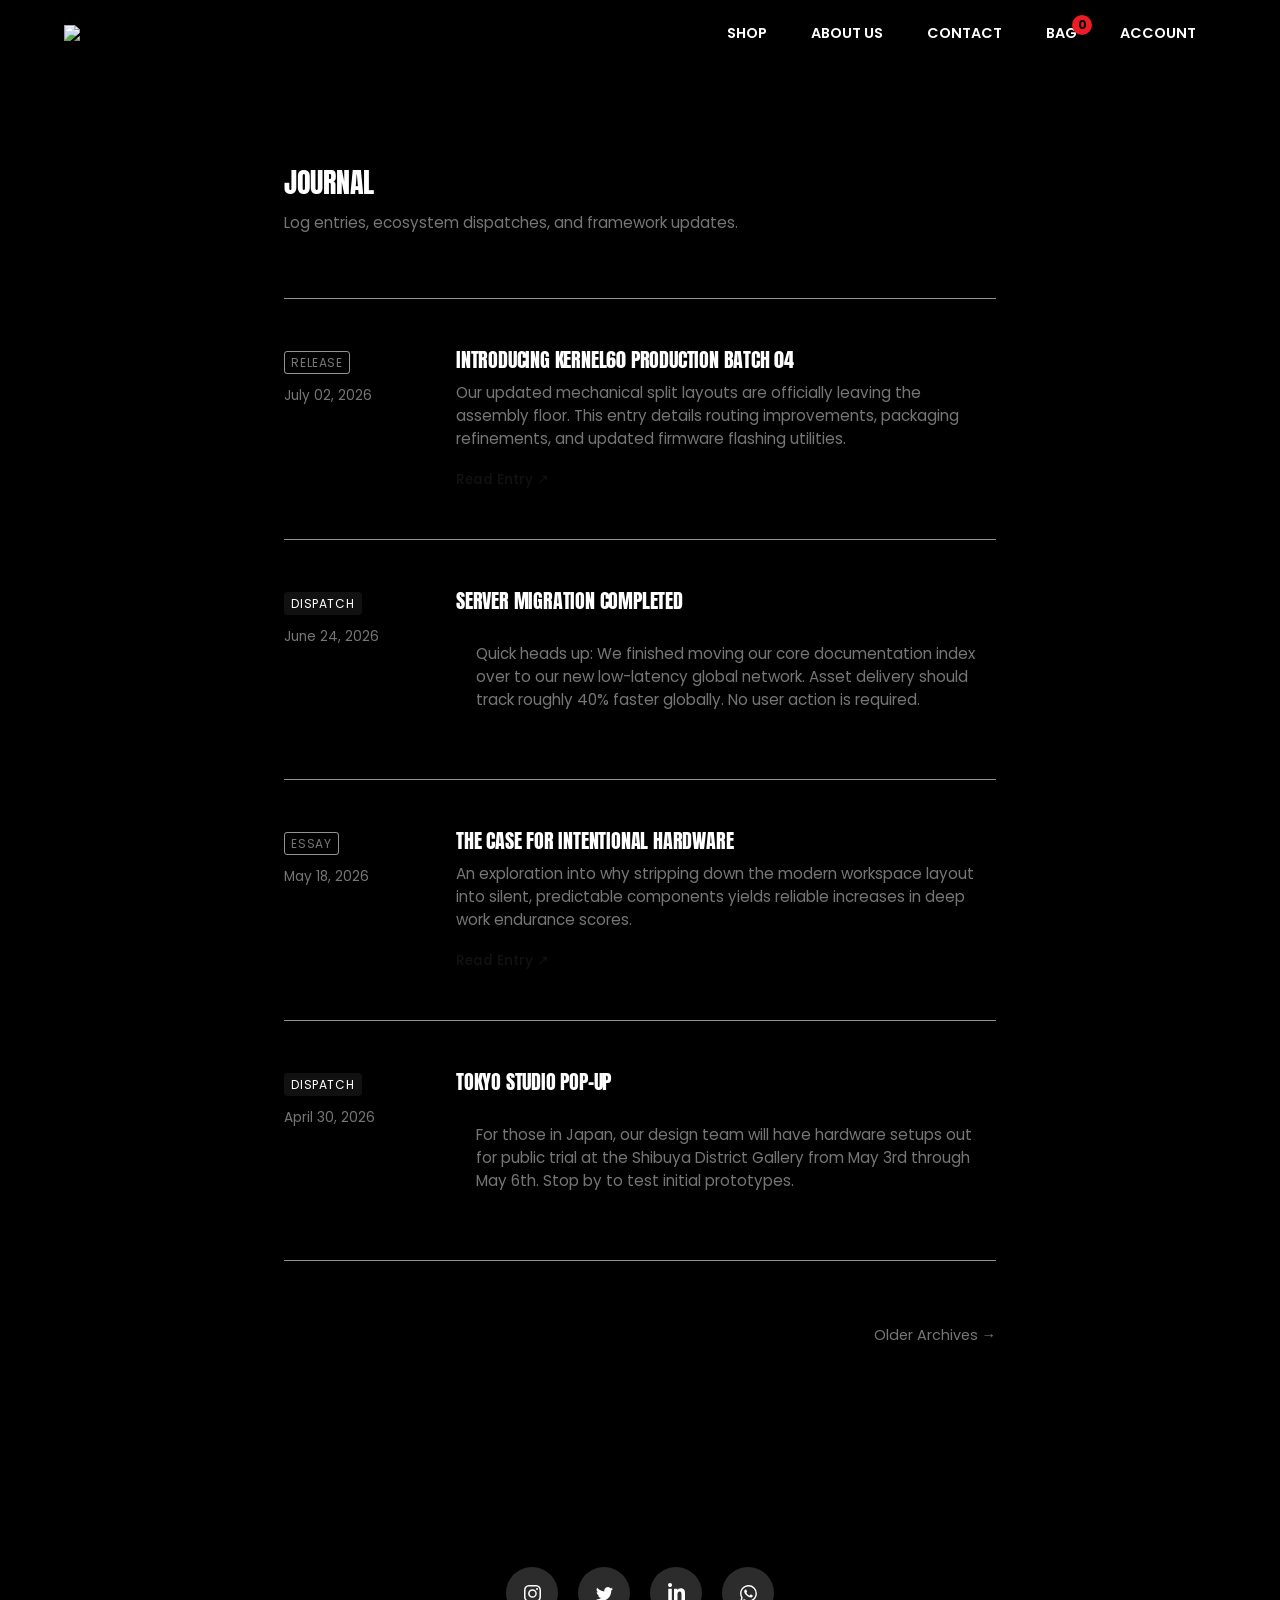
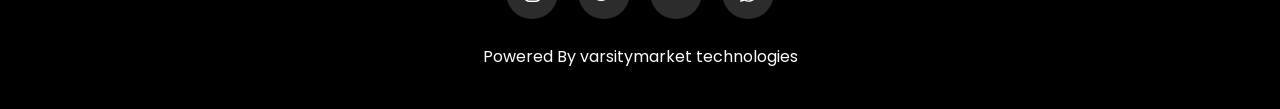
==== blog.html @ b0cccd97 "Skel Structure" ====
<!DOCTYPE html>
<html lang="en">

<head>
    <meta charset="UTF-8">
    <meta name="viewport" content="width=device-width, initial-scale=1.0">
    <title>Hastings Stories</title>
    <link rel="preconnect" href="https://fonts.googleapis.com">
    <link rel="preconnect" href="https://fonts.gstatic.com" crossorigin>
    <link href="https://fonts.googleapis.com/css2?family=Anton&family=Poppins:wght@400;600;700&display=swap"
        rel="stylesheet">
    <link rel="stylesheet" href="art/styles.css">
</head>

<body>

    <header class="main-header">
        <div class="logo" data-view="shop"><img style="max-width:4rem;"
                src="https://avatars.githubusercontent.com/u/157944600?v=4"></div>
        <nav class="main-nav">
            <a class="nav-link" data-view="shop">Shop</a>
            <a class="nav-link" data-view="about">About Us</a>
            <a class="nav-link" data-view="contact">Contact</a>
            <a data-view="cart" class="nav-link" id="cart-indicator">
                Bag
                <span id="cart-count">0</span>
            </a>
            <a class="nav-link" data-view="account">Account</a>
        </nav>
        <div onclick="open_menu();" class="main-nav-btn">
            <svg xmlns="http://www.w3.org/2000/svg" width="24" height="24" viewBox="0 0 24 24" fill="none"
                stroke="currentColor" stroke-width="1.75" stroke-linecap="round" stroke-linejoin="round"
                class="lucide lucide-menu-icon lucide-menu">
                <path d="M4 5h16" />
                <path d="M4 12h16" />
                <path d="M4 19h16" />
            </svg>
        </div>
    </header>

    <div id="myNav" class="menu-overlay" style="width: 0%;">
        <a class="closebtn" onclick="close_menu();">×</a>
        <div class="overlay-content">
            <img onclick="close_menu();" data-view="shop" src="https://avatars.githubusercontent.com/u/157944600?v=4"
                style="width:20vh; height:auto; margin:auto; ">
            <a></a>

            <a class="nav-link sesedesedwsedwdd" onclick="close_menu();" data-view="shop">
                <span>Shop</span>
            </a>

            <a class="nav-link sesedesedwsedwdd active" onclick="close_menu();" data-view="about">
                <span>About Us</span>
            </a>


            <a class="nav-link sesedesedwsedwdd" onclick="close_menu();" data-view="contact">
                <span>Contact Us</span>
            </a>

            <a class="nav-link sesedesedwsedwdd" onclick="close_menu();" data-view="contact">
                <span>
                    Bag
                </span>
            </a>

            <a class="nav-link sesedesedwsedwdd" onclick="close_menu();" data-view="account">
                <span>Account</span>
            </a>

            <a style="margin:1rem"></a>
            <br>
            <a style="margin:0.4rem"></a>
            <br>
            <p style="font-size:9px; padding: 0rem 0px 8rem 0px">Powered by VARSITYMARKET <span
                    style="font-size: 8px; font-weight: 800;">technologies<span></span></span></p>
        </div>
    </div>


    <style>
        /* --- Minimalist Core Variables & Reset --- */
        :root {
            --text-main: #111111;
            --text-muted: #767676;
            --border: #eeeeee9e;
        }

        * {
            box-sizing: border-box;
            margin: 0;
            padding: 0;
        }

        .container {
            max-width: 760px;
            /* Narrower container optimized strictly for text legibility */
            margin: 0 auto;
            padding: 0 1.5rem;
        }

        /* --- Header --- */
        .journal-header {
            padding: 6rem 0 4rem 0;
            border-bottom: 1px solid var(--border);
        }

        .journal-header h1 {
            font-size: 1.75rem;
            font-weight: 500;
            letter-spacing: -0.01em;
            margin-bottom: 0.5rem;
        }

        .journal-header p {
            color: var(--text-muted);
            font-size: 0.95rem;
        }

        /* --- Feed Stream --- */
        .journal-feed {
            display: flex;
            flex-direction: column;
        }

        /* --- Blog Item --- */
        .post-item {
            display: grid;
            grid-template-columns: 140px 1fr;
            gap: 2rem;
            padding: 3rem 0;
            border-bottom: 1px solid var(--border);
            text-decoration: none;
            color: inherit;
            transition: opacity 0.2s ease;
        }

        .post-item:hover {
            opacity: 0.7;
        }

        .post-meta {
            font-size: 0.85rem;
            color: var(--text-muted);
            padding-top: 0.25rem;
        }

        .post-type-badge {
            display: inline-block;
            font-size: 0.75rem;
            text-transform: uppercase;
            letter-spacing: 0.05em;
            border: 1px solid var(--border);
            padding: 0.1rem 0.4rem;
            border-radius: 3px;
            margin-bottom: 0.75rem;
        }

        .post-content h2 {
            font-size: 1.25rem;
            font-weight: 500;
            letter-spacing: -0.01em;
            margin-bottom: 0.5rem;
            line-height: 1.3;
        }

        .post-content p {
            font-size: 0.95rem;
            color: var(--text-muted);
            margin-bottom: 1rem;
        }

        .read-more {
            font-size: 0.85rem;
            font-weight: 500;
            color: var(--text-main);
            display: inline-flex;
            align-items: center;
            gap: 0.25rem;
        }

        /* --- Short Dispatch Styling (For instant, quick notifications) --- */
        .post-item.dispatch {
            cursor: default;
        }

        .post-item.dispatch:hover {
            opacity: 1;
            /* Quick updates don't fade because they aren't links */
        }

        .dispatch-box {
            padding: 1.25rem;
            border-radius: 4px;
            font-size: 0.9rem;
            color: var(--text-main) !important;
        }

        /* --- Footer Pagination --- */
        .journal-footer {
            padding: 4rem 0 6rem 0;
            display: flex;
            justify-content: space-between;
        }

        .nav-link {
            font-size: 0.9rem;
            color: var(--text-muted);
            text-decoration: none;
            transition: color 0.2s ease;
        }

        .nav-link:hover {
            color: var(--text-main);
        }

        /* --- Mobile Optimization --- */
        @media (max-width: 600px) {
            .journal-header {
                padding: 4rem 0 2.5rem 0;
            }

            .post-item {
                grid-template-columns: 1fr;
                gap: 0.5rem;
                padding: 2rem 0;
            }

            .post-meta {
                display: flex;
                gap: 1rem;
                align-items: center;
                margin-bottom: 0.25rem;
            }

            .post-type-badge {
                margin-bottom: 0;
            }
        }
    </style>


    <div class="container">
        <!-- Clean Page Intro -->
        <header class="journal-header">
            <h1>Journal</h1>
            <p>Log entries, ecosystem dispatches, and framework updates.</p>
        </header>

        <!-- Chronological Stream -->
        <main class="journal-feed">

            <!-- Entry 1: Standard Article Link -->
            <a href="#" class="post-item">
                <div class="post-meta">
                    <span class="post-type-badge">Release</span>
                    <div>July 02, 2026</div>
                </div>
                <div class="post-content">
                    <h2>Introducing Kernel60 Production Batch 04</h2>
                    <p>Our updated mechanical split layouts are officially leaving the assembly floor. This entry
                        details routing improvements, packaging refinements, and updated firmware flashing utilities.
                    </p>
                    <span class="read-more">Read Entry ↗</span>
                </div>
            </a>

            <!-- Entry 2: Quick Brand Dispatch (No link, text expands natively) -->
            <div class="post-item dispatch">
                <div class="post-meta">
                    <span class="post-type-badge"
                        style="background: #111; color: #fff; border-color: #111;">Dispatch</span>
                    <div>June 24, 2026</div>
                </div>
                <div class="post-content">
                    <h2>Server Migration Completed</h2>
                    <div class="dispatch-box">
                        <p style="margin-bottom: 0;">Quick heads up: We finished moving our core documentation index
                            over to our new low-latency global network. Asset delivery should track roughly 40% faster
                            globally. No user action is required.</p>
                    </div>
                </div>
            </div>

            <!-- Entry 3: Standard Article Link -->
            <a href="#" class="post-item">
                <div class="post-meta">
                    <span class="post-type-badge">Essay</span>
                    <div>May 18, 2026</div>
                </div>
                <div class="post-content">
                    <h2>The Case for Intentional Hardware</h2>
                    <p>An exploration into why stripping down the modern workspace layout into silent, predictable
                        components yields reliable increases in deep work endurance scores.</p>
                    <span class="read-more">Read Entry ↗</span>
                </div>
            </a>

            <!-- Entry 4: Quick Brand Dispatch -->
            <div class="post-item dispatch">
                <div class="post-meta">
                    <span class="post-type-badge"
                        style="background: #111; color: #fff; border-color: #111;">Dispatch</span>
                    <div>April 30, 2026</div>
                </div>
                <div class="post-content">
                    <h2>Tokyo Studio Pop-up</h2>
                    <div class="dispatch-box">
                        <p style="margin-bottom: 0;">For those in Japan, our design team will have hardware setups out
                            for public trial at the Shibuya District Gallery from May 3rd through May 6th. Stop by to
                            test initial prototypes.</p>
                    </div>
                </div>
            </div>

        </main>

        <!-- Minimal Pagination Link Track -->
        <footer class="journal-footer">
            <span class="nav-link" style="visibility: hidden;">← Newer</span>
            <a href="#" class="nav-link">Older Archives →</a>
        </footer>
    </div>



    <footer class="main-footer">

        <!-- From Uiverse.io by 0800Gonza -->
        <div class="social-card">
            <a class="socialContainer containerOne" href="#">
                <svg viewBox="0 0 16 16" class="socialSvg instagramSvg">
                    <path
                        d="M8 0C5.829 0 5.556.01 4.703.048 3.85.088 3.269.222 2.76.42a3.917 3.917 0 0 0-1.417.923A3.927 3.927 0 0 0 .42 2.76C.222 3.268.087 3.85.048 4.7.01 5.555 0 5.827 0 8.001c0 2.172.01 2.444.048 3.297.04.852.174 1.433.372 1.942.205.526.478.972.923 1.417.444.445.89.719 1.416.923.51.198 1.09.333 1.942.372C5.555 15.99 5.827 16 8 16s2.444-.01 3.298-.048c.851-.04 1.434-.174 1.943-.372a3.916 3.916 0 0 0 1.416-.923c.445-.445.718-.891.923-1.417.197-.509.332-1.09.372-1.942C15.99 10.445 16 10.173 16 8s-.01-2.445-.048-3.299c-.04-.851-.175-1.433-.372-1.941a3.926 3.926 0 0 0-.923-1.417A3.911 3.911 0 0 0 13.24.42c-.51-.198-1.092-.333-1.943-.372C10.443.01 10.172 0 7.998 0h.003zm-.717 1.442h.718c2.136 0 2.389.007 3.232.046.78.035 1.204.166 1.486.275.373.145.64.319.92.599.28.28.453.546.598.92.11.281.24.705.275 1.485.039.843.047 1.096.047 3.231s-.008 2.389-.047 3.232c-.035.78-.166 1.203-.275 1.485a2.47 2.47 0 0 1-.599.919c-.28.28-.546.453-.92.598-.28.11-.704.24-1.485.276-.843.038-1.096.047-3.232.047s-2.39-.009-3.233-.047c-.78-.036-1.203-.166-1.485-.276a2.478 2.478 0 0 1-.92-.598 2.48 2.48 0 0 1-.6-.92c-.109-.281-.24-.705-.275-1.485-.038-.843-.046-1.096-.046-3.233 0-2.136.008-2.388.046-3.231.036-.78.166-1.204.276-1.486.145-.373.319-.64.599-.92.28-.28.546-.453.92-.598.282-.11.705-.24 1.485-.276.738-.034 1.024-.044 2.515-.045v.002zm4.988 1.328a.96.96 0 1 0 0 1.92.96.96 0 0 0 0-1.92zm-4.27 1.122a4.109 4.109 0 1 0 0 8.217 4.109 4.109 0 0 0 0-8.217zm0 1.441a2.667 2.667 0 1 1 0 5.334 2.667 2.667 0 0 1 0-5.334z">
                    </path>
                </svg>
            </a>

            <a class="socialContainer containerTwo" href="#">
                <svg viewBox="0 0 16 16" class="socialSvg twitterSvg">
                    <path
                        d="M5.026 15c6.038 0 9.341-5.003 9.341-9.334 0-.14 0-.282-.006-.422A6.685 6.685 0 0 0 16 3.542a6.658 6.658 0 0 1-1.889.518 3.301 3.301 0 0 0 1.447-1.817 6.533 6.533 0 0 1-2.087.793A3.286 3.286 0 0 0 7.875 6.03a9.325 9.325 0 0 1-6.767-3.429 3.289 3.289 0 0 0 1.018 4.382A3.323 3.323 0 0 1 .64 6.575v.045a3.288 3.288 0 0 0 2.632 3.218 3.203 3.203 0 0 1-.865.115 3.23 3.23 0 0 1-.614-.057 3.283 3.283 0 0 0 3.067 2.277A6.588 6.588 0 0 1 .78 13.58a6.32 6.32 0 0 1-.78-.045A9.344 9.344 0 0 0 5.026 15z">
                    </path>
                </svg>
            </a>

            <a class="socialContainer containerThree" href="#">
                <svg viewBox="0 0 448 512" class="socialSvg linkdinSvg">
                    <path
                        d="M100.28 448H7.4V148.9h92.88zM53.79 108.1C24.09 108.1 0 83.5 0 53.8a53.79 53.79 0 0 1 107.58 0c0 29.7-24.1 54.3-53.79 54.3zM447.9 448h-92.68V302.4c0-34.7-.7-79.2-48.29-79.2-48.29 0-55.69 37.7-55.69 76.7V448h-92.78V148.9h89.08v40.8h1.3c12.4-23.5 42.69-48.3 87.88-48.3 94 0 111.28 61.9 111.28 142.3V448z">
                    </path>
                </svg>
            </a>

            <a class="socialContainer containerFour" href="#">
                <svg viewBox="0 0 16 16" class="socialSvg whatsappSvg">
                    <path
                        d="M13.601 2.326A7.854 7.854 0 0 0 7.994 0C3.627 0 .068 3.558.064 7.926c0 1.399.366 2.76 1.057 3.965L0 16l4.204-1.102a7.933 7.933 0 0 0 3.79.965h.004c4.368 0 7.926-3.558 7.93-7.93A7.898 7.898 0 0 0 13.6 2.326zM7.994 14.521a6.573 6.573 0 0 1-3.356-.92l-.24-.144-2.494.654.666-2.433-.156-.251a6.56 6.56 0 0 1-1.007-3.505c0-3.626 2.957-6.584 6.591-6.584a6.56 6.56 0 0 1 4.66 1.931 6.557 6.557 0 0 1 1.928 4.66c-.004 3.639-2.961 6.592-6.592 6.592zm3.615-4.934c-.197-.099-1.17-.578-1.353-.646-.182-.065-.315-.099-.445.099-.133.197-.513.646-.627.775-.114.133-.232.148-.43.05-.197-.1-.836-.308-1.592-.985-.59-.525-.985-1.175-1.103-1.372-.114-.198-.011-.304.088-.403.087-.088.197-.232.296-.346.1-.114.133-.198.198-.33.065-.134.034-.248-.015-.347-.05-.099-.445-1.076-.612-1.47-.16-.389-.323-.335-.445-.34-.114-.007-.247-.007-.38-.007a.729.729 0 0 0-.529.247c-.182.198-.691.677-.691 1.654 0 .977.71 1.916.81 2.049.098.133 1.394 2.132 3.383 2.992.47.205.84.326 1.129.418.475.152.904.129 1.246.08.38-.058 1.171-.48 1.338-.943.164-.464.164-.86.114-.943-.049-.084-.182-.133-.38-.232z">
                    </path>
                </svg>
            </a>
        </div>

        <p>Powered By varsitymarket technologies</p>
    </footer>

    <script src="art/script.js" defer></script>

</body>

</html>
---- art/styles.css ----
:root {
            --color-background: BLACK;
            --color-text: WHITE;
            --color-primary: #ed1b24;
            /* A modern, vibrant green */
            --color-surface: #1F1B1B;
            --color-border: #333333;
            --font-heading: 'Anton', sans-serif;
            --font-body: 'Poppins', sans-serif;
        }

        * {
            margin: 0;
            padding: 0;
            box-sizing: border-box;
        }

        body {
            font-family: var(--font-body);
            background-color: var(--color-background);
            color: var(--color-text);
            -webkit-font-smoothing: antialiased;
            -moz-osx-font-smoothing: grayscale;
        }

        h1,
        h2,
        h3,
        h4 {
            font-family: var(--font-heading);
            text-transform: uppercase;
            letter-spacing: 1.5px;
        }

        a {
            color: var(--color-primary);
            text-decoration: none;
        }

        img {
            max-width: 100%;
            height: auto;
            display: block;
        }

        .container {
            width: 90%;
            max-width: 1200px;
            margin: 0 auto;
            padding: 40px 0;
            min-height: 70vh;
        }

        /*------------------------------------*\
          #SHARED COMPONENTS
        \*------------------------------------*/
        .btn {
            display: inline-block;
            background-color: var(--color-text);
            color: var(--color-background);
            padding: 14px 28px;
            border: none;
            border-radius: 30px;
            font-weight: 600;
            text-transform: uppercase;
            cursor: pointer;
            transition: all 0.3s ease;
            text-align: center;
        }

        .btn:hover {
            background-color: var(--color-primary);
            color: var(--color-background);
        }

        .btn-dark {
            background-color: var(--color-background);
            color: var(--color-text);
            border: 1px solid var(--color-text);
        }

        .btn-dark:hover {
            background-color: var(--color-text);
            color: var(--color-background);
        }

        /*------------------------------------*\
          #HEADER & FOOTER
        \*------------------------------------*/
        .main-header {
            padding: 20px 5%;
            display: flex;
            justify-content: space-between;
            align-items: center;
            position: sticky;
            top: 0;
            background-color: var(--color-background);
            z-index: 1000;
        }

        .logo {
            font-family: var(--font-heading);
            font-size: 2rem;
            letter-spacing: 2px;
            cursor: pointer;
        }

        .main-nav a {
            color: var(--color-text);
            margin: 0 20px;
            font-weight: 600;
            text-transform: uppercase;
            position: relative;
            padding-bottom: 5px;
            cursor: pointer;
        }

        .main-nav a::after {
            content: '';
            position: absolute;
            bottom: 0;
            left: 0;
            width: 0;
            height: 2px;
            background-color: var(--color-primary);
            transition: width 0.3s ease;
        }

        .main-nav a:hover::after,
        .main-nav a.active::after {
            width: 100%;
        }

        #cart-indicator {
            position: relative;
        }

        #cart-count {
            position: absolute;
            top: -8px;
            right: -12px;
            background-color: var(--color-primary);
            color: var(--color-background);
            border-radius: 50%;
            width: 20px;
            height: 20px;
            font-size: 12px;
            font-weight: bold;
            display: flex;
            justify-content: center;
            align-items: center;
        }

        .main-footer {
            text-align: center;
            padding: 40px 20px;
            margin-top: 60px;
        }

        /*------------------------------------*\
          #VIEW MANAGEMENT
        \*------------------------------------*/
        .view {
            display: none;
            animation: fadeIn 0.6s ease-in-out;
        }

        .view.active {
            display: block;
        }

        @keyframes fadeIn {
            from {
                opacity: 0;
                transform: translateY(10px);
            }

            to {
                opacity: 1;
                transform: translateY(0);
            }
        }

        /*------------------------------------*\
          #SHOP VIEW
        \*------------------------------------*/
        .shop-header {
            text-align: center;
            margin-bottom: 40px;
        }

        .shop-header h1 {
            font-size: 4rem;
            margin-bottom: 10px;
        }

        .shop-controls {
            display: flex;
            justify-content: space-between;
            align-items: center;
            margin-bottom: 40px;
            gap: 20px;
        }

        #search-bar {
            flex-grow: 1;
            padding: 12px 20px;
            background-color: var(--color-surface);
            border: 1px solid var(--color-border);
            border-radius: 30px;
            color: var(--color-text);
            font-size: 1rem;
        }

        #product-grid {
            display: grid;
            grid-template-columns: repeat(auto-fill, minmax(280px, 1fr));
            gap: 30px;
        }

        .product-card {
            background-color: var(--color-surface);
            border-radius: 16px;
            overflow: hidden;
            cursor: pointer;
            transition: transform 0.3s ease, box-shadow 0.3s ease;
        }

        .product-card:hover {
            transform: translateY(-5px);
            box-shadow: 0 10px 20px rgba(0, 0, 0, 0.2);
        }

        .product-card img {
            width: 100%;
            height: 280px;
            object-fit: cover;
        }

        .product-card-info {
            padding: 20px;
        }

        .product-card-info h3 {
            font-size: 1.2rem;
            font-family: var(--font-body);
            font-weight: 600;
            text-transform: none;
            letter-spacing: 0;
        }

        .product-card-info p {
            font-size: 1.1rem;
            font-weight: 600;
            color: var(--color-primary);
            margin-top: 10px;
        }

        /*------------------------------------*\
          #PRODUCT DETAIL VIEW
        \*------------------------------------*/
        #product-detail-view .container {
            display: grid;
            grid-template-columns: 1fr 1fr;
            gap: 60px;
            align-items: center;
        }

        .product-image-gallery img {
            border-radius: 16px;
        }

        .product-details h1 {
            font-size: 3rem;
            margin-bottom: 20px;
        }

        .product-details .price {
            font-size: 2rem;
            font-weight: 700;
            color: var(--color-primary);
            margin-bottom: 20px;
        }

        .product-details .description {
            line-height: 1.8;
            margin-bottom: 30px;
        }

        /*------------------------------------*\
          #CHECKOUT VIEW
        \*------------------------------------*/
        #checkout-view .container {
            display: grid;
            grid-template-columns: 2fr 1fr;
            gap: 60px;
        }

        .checkout-forms h2,
        .checkout-summary h2 {
            font-size: 2rem;
            margin-bottom: 30px;
        }

        .form-group {
            margin-bottom: 20px;
        }

        .form-group label {
            display: block;
            margin-bottom: 8px;
            font-weight: 600;
        }

        .form-group input {
            width: 100%;
            padding: 12px;
            background-color: var(--color-surface);
            border: 1px solid var(--color-border);
            border-radius: 8px;
            color: var(--color-text);
            font-size: 1rem;
        }

        .form-group textarea {
            width: 100%;
            padding: 12px;
            background-color: var(--color-surface);
            border: 1px solid var(--color-border);
            border-radius: 8px;
            color: var(--color-text);
            font-size: 1rem;
        }


        .checkout-summary {
            background-color: var(--color-surface);
            padding: 30px;
            border-radius: 16px;
        }

        #cart-items-container .cart-item {
            display: flex;
            gap: 15px;
            margin-bottom: 20px;
            align-items: center;
        }

        #cart-items-container .cart-item img {
            width: 80px;
            height: 80px;
            object-fit: cover;
            border-radius: 8px;
        }

        .cart-item-info {
            flex-grow: 1;
        }

        .cart-item-info h4 {
            font-family: var(--font-body);
            text-transform: none;
            letter-spacing: 0;
            font-size: 1rem;
            font-weight: 600;
        }

        .cart-total {
            border-top: 1px solid var(--color-border);
            padding-top: 20px;
            margin-top: 20px;
            font-size: 1.2rem;
            font-weight: bold;
            display: flex;
            justify-content: space-between;
        }

        /*------------------------------------*\
          #ACCOUNT VIEW
        \*------------------------------------*/
        #account-view .container {
            max-width: 450px;
            text-align: center;
        }

        #account-view h1 {
            font-size: 3rem;
            margin-bottom: 30px;
        }

        #account-view form {
            text-align: left;
        }

        #account-view .btn {
            width: 100%;
            margin-top: 10px;
        }


        .menu-overlay {
            height: 100%;
            width: 0;
            position: fixed;
            z-index: 10000000;
            top: 0;
            left: 0;
            background-color: rgb(0, 0, 0);
            background-color: rgba(0, 0, 0, 0.9);
            overflow-x: hidden;
            transition: 0.5s;
            max-width: 60vh;
            opacity: 1;
            pointer-events: all;
        }

        .menu-overlay a {
            padding: 8px;
            text-decoration: none;
            font-size: 2vh;
            color: #818181;
            display: block;
            transition: 0.3s;
        }

        .overlay-content {
            position: relative;
            top: 5%;
            width: 100%;
            text-align: center;
            margin-top: 30px;
        }

        .thththththt {
            font-size: 2rem;
        }

        .closebtn {
            font-size: 3rem !important;
            display: flex !important;
            margin: 10px !important;
            padding: 0;
            height: auto;
            /* position: absolute; */
            /* top: 2rem; */
            /* left: 3rem; */
            flex-direction: row-reverse !important;
        }

        .sesedesedwsedwdd {
            text-align: start;
            margin: 0.6rem 0 0 3rem;
        }

        .sesedesedwsedwdd i {
            font-size: 1.1rem !important;
        }

        .main-nav-btn {
            display: none;
        }

        @media screen and (max-width: 768px) {

            /* Hide Desktop Navigation */
            .main-nav {
                display: none;
            }

            .main-nav-btn {
                display: block;
            }

            .container {
                display: block !important;
            }
        }

        .hero-nav {
            /* position: fixed; */
            top: 0;
            right: 0;
            bottom: 0;
            left: 0;
            display: flex;
            justify-content: center;
            align-items: center;
            height: 400px;
            min-height: 105px;
            background-image: url(;);
            background-size: cover;
            background-position: center;
            overflow: hidden;
            border-radius: 1.5rem;
            border-style: solid;
            border-width: 2px;

            h1 {
                color: #efefef;
                font-size: 10vw;
            }

            &:before {
                content: "";
                background: rgba(#000, 0);
                position: absolute;
                top: 0;
                left: 0;
                right: 0;
                bottom: 0;
                transition: background 400ms;
            }

            &.fixme {
                &:before {
                    background: rgba(#000, 0.8);
                }
            }
        }

        .page-content {
            width: 30em;
            margin: 0 auto;
            line-height: 1.625;
        }

        /* From Uiverse.io by 0800Gonza */
        .social-card {
            width: fit-content;
            height: fit-content;
            background-color: transparent;
            display: flex;
            align-items: center;
            justify-content: center;
            padding: 25px 25px;
            gap: 20px;
            margin: auto;
        }

        /* for all social containers*/
        .socialContainer {
            width: 52px;
            height: 52px;
            border-radius: 50%;
            background-color: rgb(44, 44, 44);
            display: flex;
            align-items: center;
            justify-content: center;
            overflow: hidden;
            transition-duration: 1s;
        }

        /* instagram*/
        .containerOne:hover {
            background-color: #d62976;
            transition-duration: 0.3s;
        }

        /* twitter*/
        .containerTwo:hover {
            background-color: #00acee;
            transition-duration: 0.3s;
        }

        /* linkdin*/
        .containerThree:hover {
            background-color: #0072b1;
            transition-duration: 0.3s;
        }

        /* Whatsapp*/
        .containerFour:hover {
            background-color: #128c7e;
            transition-duration: 0.3s;
        }

        .socialContainer:active {
            transform: scale(0.9);
            transition-duration: 0.3s;
        }

        .socialSvg {
            width: 17px;
        }

        .socialSvg path {
            fill: rgb(255, 255, 255);
        }

        .socialContainer:hover .socialSvg {
            animation: slide-in-top 0.3s both;
        }

        @keyframes slide-in-top {
            0% {
                transform: translateY(-50px);
                opacity: 0;
            }

            100% {
                transform: translateY(0);
                opacity: 1;
            }
        }
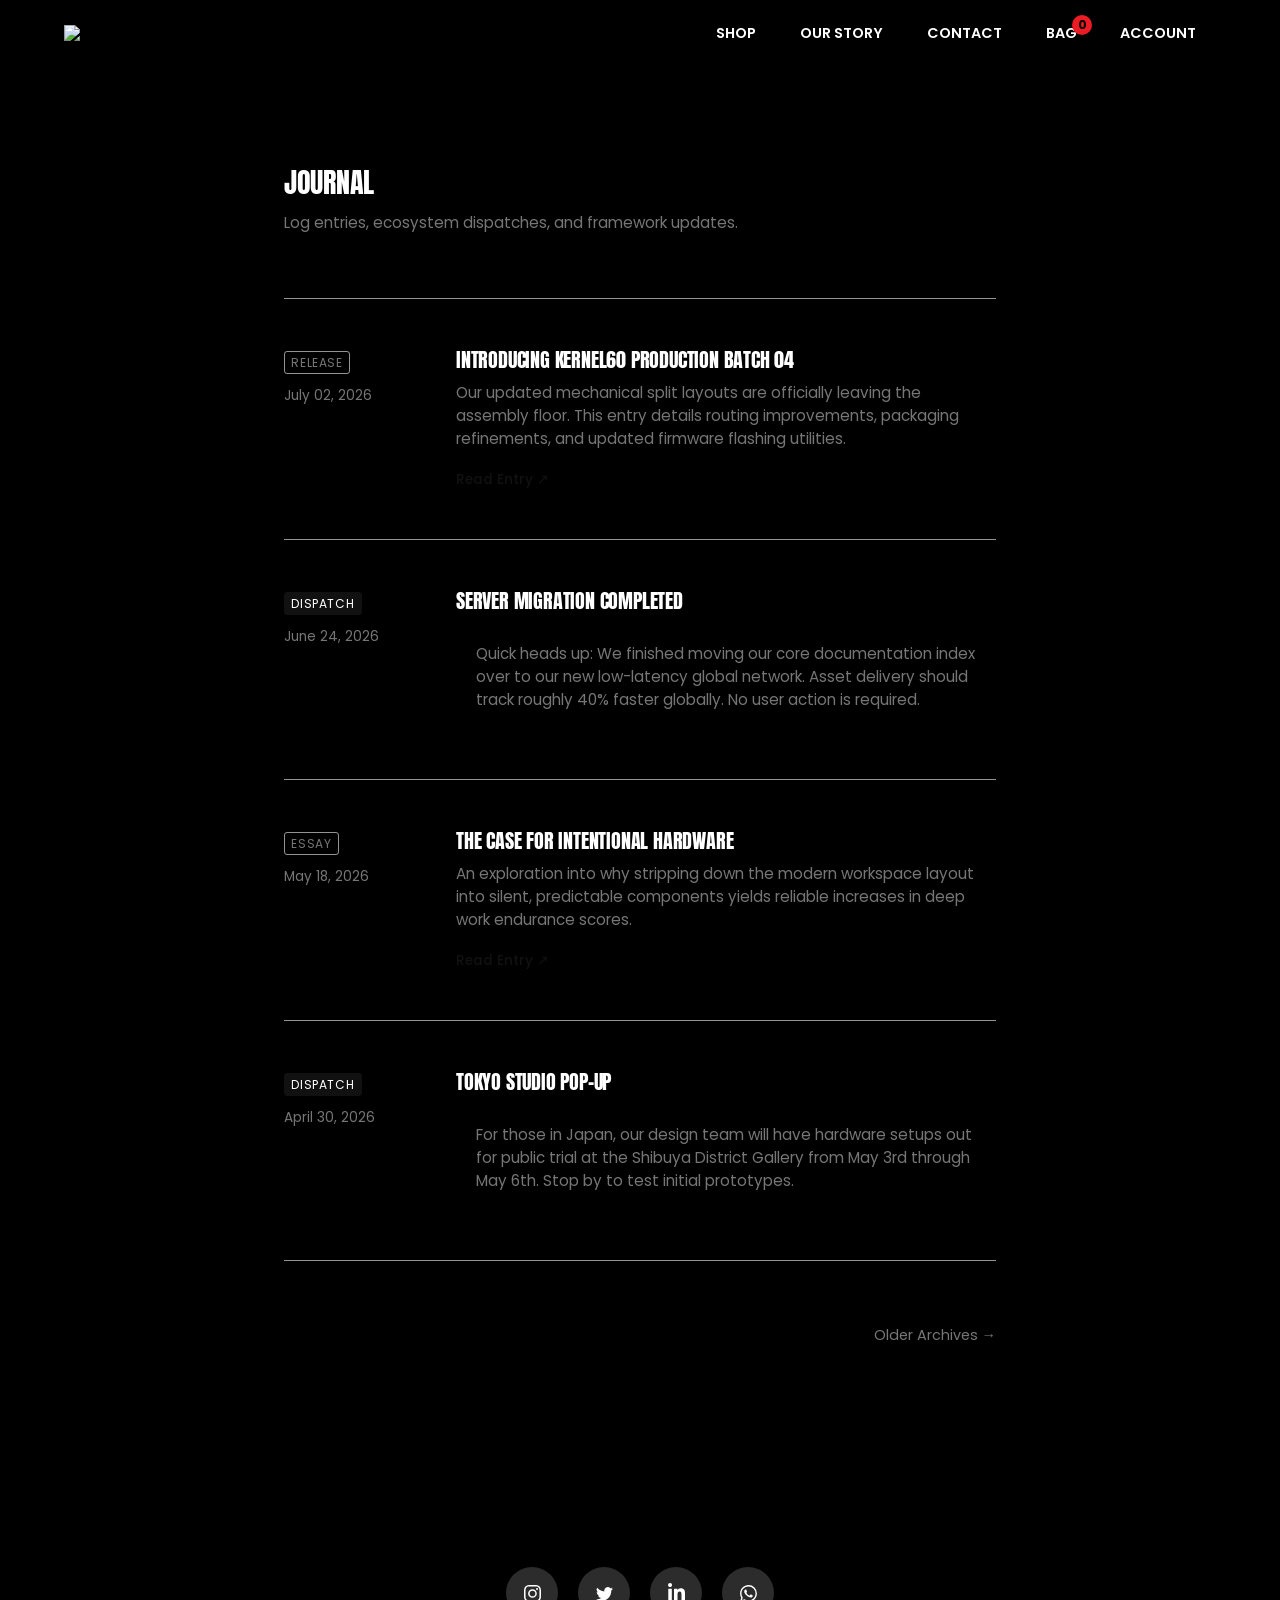
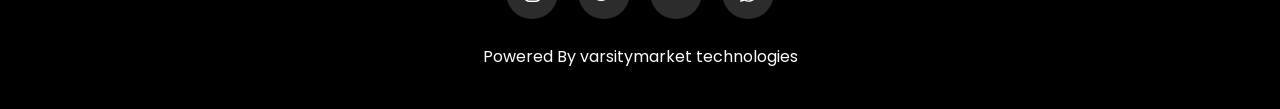
==== commit ccda6164: "Patching The Navigation" ====
--- a/blog.html
+++ b/blog.html
@@ -15,12 +15,12 @@
 <body>
 
     <header class="main-header">
-        <div class="logo" data-view="shop"><img style="max-width:4rem;"
+        <div class="logo" href="shop.html"><img style="max-width:4rem;"
                 src="https://avatars.githubusercontent.com/u/157944600?v=4"></div>
         <nav class="main-nav">
-            <a class="nav-link" data-view="shop">Shop</a>
-            <a class="nav-link" data-view="about">About Us</a>
-            <a class="nav-link" data-view="contact">Contact</a>
+            <a class="nav-link" href="shop.html">Shop</a>
+            <a class="nav-link" href="blog.html" data-view="about">Our Story</a>
+            <a class="nav-link" href="contact.html">Contact</a>
             <a data-view="cart" class="nav-link" id="cart-indicator">
                 Bag
                 <span id="cart-count">0</span>
@@ -41,24 +41,24 @@
     <div id="myNav" class="menu-overlay" style="width: 0%;">
         <a class="closebtn" onclick="close_menu();">×</a>
         <div class="overlay-content">
-            <img onclick="close_menu();" data-view="shop" src="https://avatars.githubusercontent.com/u/157944600?v=4"
+            <img onclick="close_menu();" href="shop.html" src="https://avatars.githubusercontent.com/u/157944600?v=4"
                 style="width:20vh; height:auto; margin:auto; ">
             <a></a>
 
-            <a class="nav-link sesedesedwsedwdd" onclick="close_menu();" data-view="shop">
+            <a class="nav-link sesedesedwsedwdd" onclick="close_menu();" href="shop.html">
                 <span>Shop</span>
             </a>
 
-            <a class="nav-link sesedesedwsedwdd active" onclick="close_menu();" data-view="about">
-                <span>About Us</span>
-            </a>
-
-
-            <a class="nav-link sesedesedwsedwdd" onclick="close_menu();" data-view="contact">
+            <a class="nav-link sesedesedwsedwdd active" onclick="close_menu();" data-view="about" href="blog.html">
+                <span>Our </span>
+            </a>
+
+
+            <a class="nav-link sesedesedwsedwdd" onclick="close_menu();" href="contact.html">
                 <span>Contact Us</span>
             </a>
 
-            <a class="nav-link sesedesedwsedwdd" onclick="close_menu();" data-view="contact">
+            <a class="nav-link sesedesedwsedwdd" onclick="close_menu();" href="contact.html">
                 <span>
                     Bag
                 </span>
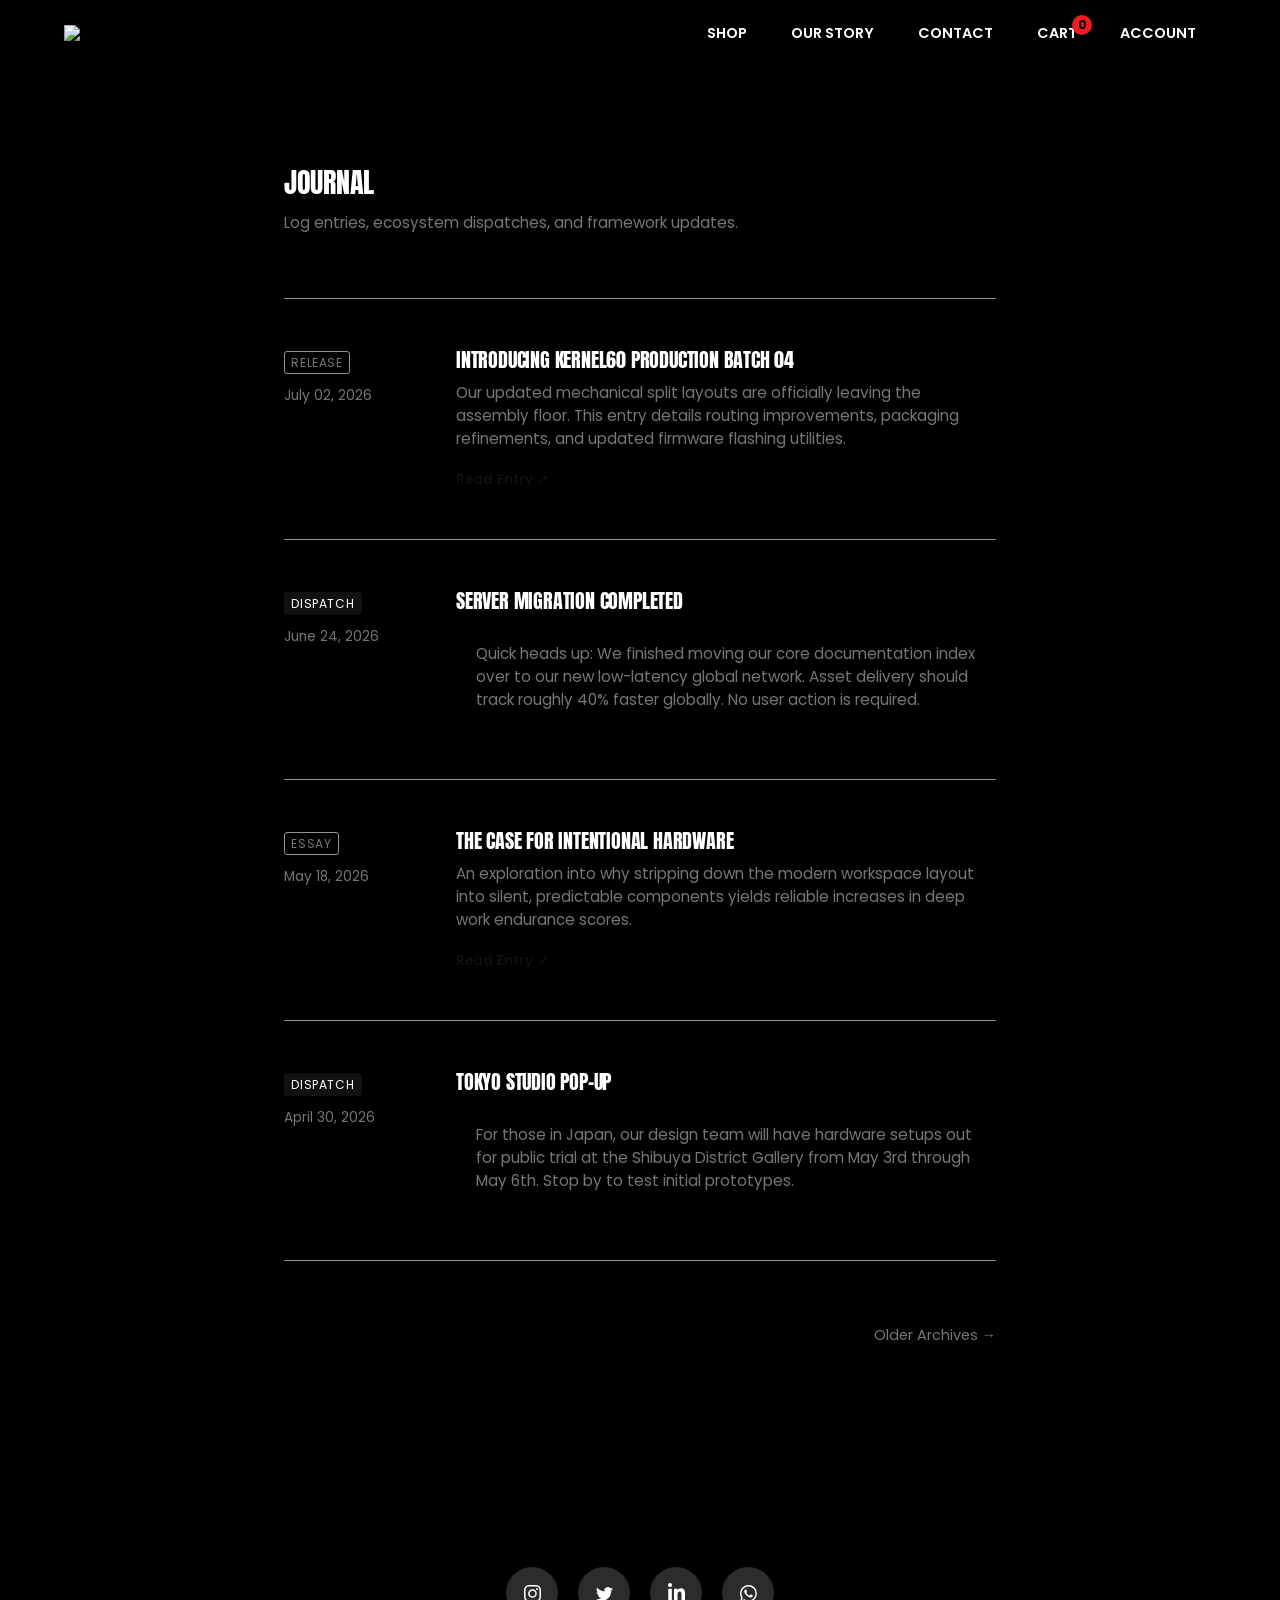
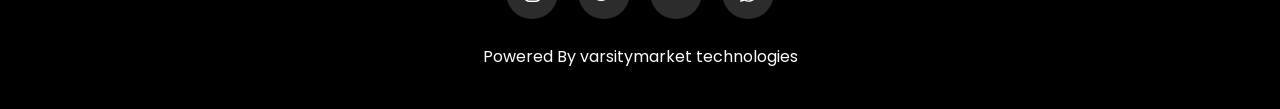
==== commit b49266df: "Finalising The Designs" ====
--- a/blog.html
+++ b/blog.html
@@ -15,14 +15,14 @@
 <body>
 
     <header class="main-header">
-        <div class="logo" href="shop.html"><img style="max-width:4rem;"
+        <div class="logo" onclick="window.location.href='index.html'"><img style="max-width:4rem;"
                 src="https://avatars.githubusercontent.com/u/157944600?v=4"></div>
         <nav class="main-nav">
             <a class="nav-link" href="shop.html">Shop</a>
             <a class="nav-link" href="blog.html" data-view="about">Our Story</a>
             <a class="nav-link" href="contact.html">Contact</a>
             <a data-view="cart" class="nav-link" id="cart-indicator">
-                Bag
+                Cart
                 <span id="cart-count">0</span>
             </a>
             <a class="nav-link" data-view="account">Account</a>
@@ -43,7 +43,9 @@
         <div class="overlay-content">
             <img onclick="close_menu();" href="shop.html" src="https://avatars.githubusercontent.com/u/157944600?v=4"
                 style="width:20vh; height:auto; margin:auto; ">
-            <a></a>
+            <a></a> <a class="nav-link sesedesedwsedwdd" onclick="close_menu();" href="index.html">
+                <span>Home</span>
+            </a>
 
             <a class="nav-link sesedesedwsedwdd" onclick="close_menu();" href="shop.html">
                 <span>Shop</span>
@@ -60,7 +62,7 @@
 
             <a class="nav-link sesedesedwsedwdd" onclick="close_menu();" href="contact.html">
                 <span>
-                    Bag
+                    Cart
                 </span>
             </a>
 
